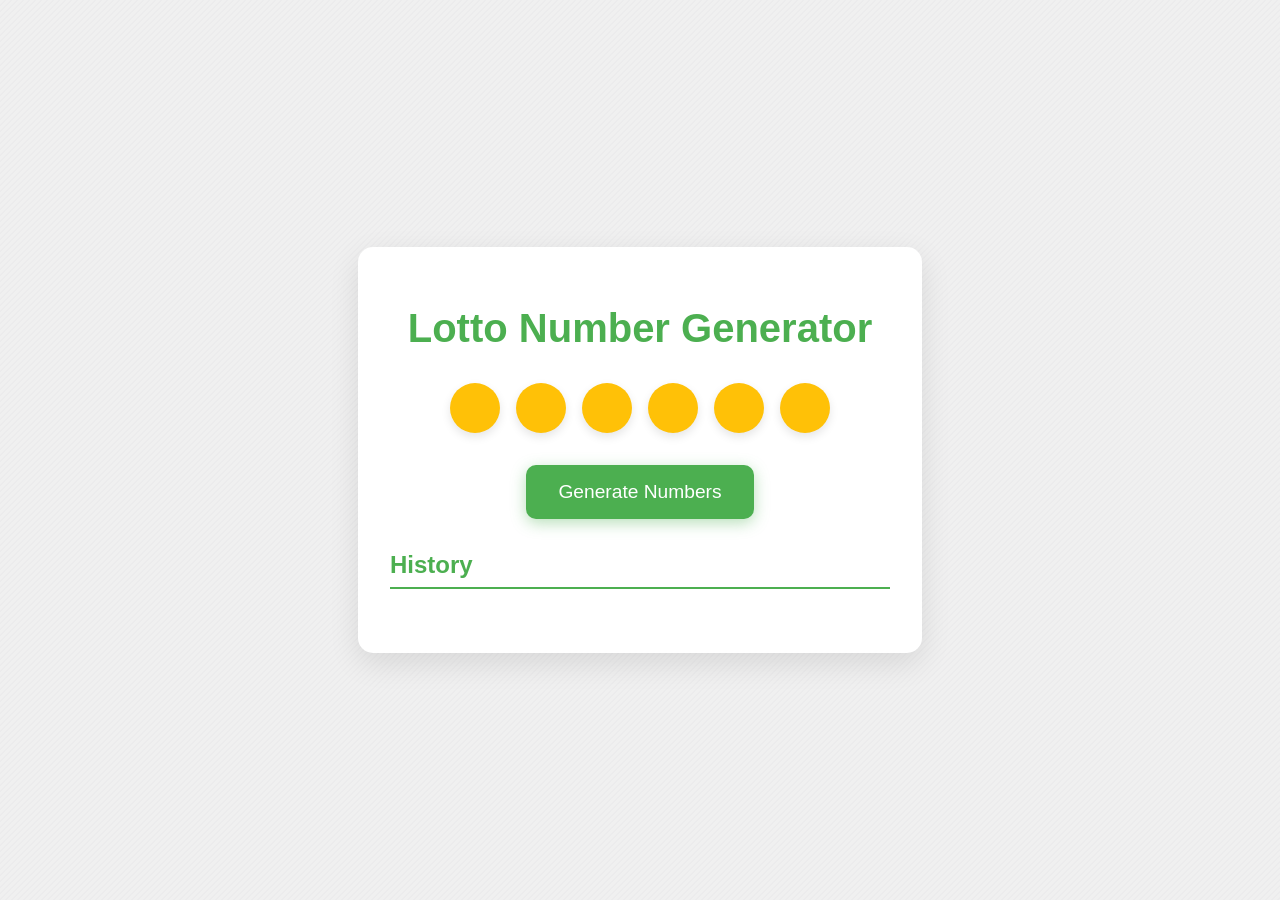
==== index.html @ e3675051 "feat: initial commit for kindwave-builder" ====
<!DOCTYPE html>
<html lang="en">
<head>
    <meta charset="UTF-8">
    <meta name="viewport" content="width=device-width, initial-scale=1.0">
    <title>Lotto Number Generator</title>
    <link rel="stylesheet" href="style.css">
</head>
<body>
    <div class="container">
        <h1>Lotto Number Generator</h1>
        <div class="lotto-numbers">
            <div class="number"></div>
            <div class="number"></div>
            <div class="number"></div>
            <div class="number"></div>
            <div class="number"></div>
            <div class="number"></div>
        </div>
        <button id="generate-btn">Generate Numbers</button>
        <div class="history">
            <h2>History</h2>
            <ul id="history-list"></ul>
        </div>
    </div>
    <script src="main.js"></script>
</body>
</html>
---- style.css ----
:root {
    --primary-color: #4CAF50;
    --secondary-color: #FFC107;
    --background-color: #f0f0f0;
    --text-color: #333;
    --white: #fff;
}

body {
    font-family: 'Roboto', sans-serif;
    background-color: var(--background-color);
    color: var(--text-color);
    display: flex;
    justify-content: center;
    align-items: center;
    min-height: 100vh;
    margin: 0;
    background-image: url("data:image/svg+xml,%3Csvg width='6' height='6' viewBox='0 0 6 6' xmlns='http://www.w3.org/2000/svg'%3E%3Cg fill='%239C92AC' fill-opacity='0.1'%3E%3Cpath d='M5 0h1L0 6V5zM6 5v1H5z'/%3E%3C/g%3E%3C/svg%3E");
}

.container {
    background-color: var(--white);
    padding: 2rem;
    border-radius: 15px;
    box-shadow: 0 10px 30px rgba(0, 0, 0, 0.1);
    text-align: center;
    max-width: 500px;
    width: 90%;
}

h1 {
    color: var(--primary-color);
    margin-bottom: 2rem;
    font-size: 2.5rem;
    font-weight: 700;
}

.lotto-numbers {
    display: flex;
    justify-content: center;
    gap: 1rem;
    margin-bottom: 2rem;
}

.number {
    width: 50px;
    height: 50px;
    border-radius: 50%;
    background-color: var(--secondary-color);
    color: var(--text-color);
    display: flex;
    justify-content: center;
    align-items: center;
    font-size: 1.5rem;
    font-weight: 700;
    box-shadow: 0 4px 10px rgba(0, 0, 0, 0.1);
    transition: transform 0.3s ease;
}

.number:hover {
    transform: translateY(-5px);
}

#generate-btn {
    background-color: var(--primary-color);
    color: var(--white);
    border: none;
    padding: 1rem 2rem;
    border-radius: 10px;
    font-size: 1.2rem;
    cursor: pointer;
    transition: background-color 0.3s, box-shadow 0.3s;
    box-shadow: 0 4px 15px rgba(76, 175, 80, 0.4);
}

#generate-btn:hover {
    background-color: #45a049;
    box-shadow: 0 6px 20px rgba(76, 175, 80, 0.5);
}

.history {
    margin-top: 2rem;
    text-align: left;
}

h2 {
    color: var(--primary-color);
    border-bottom: 2px solid var(--primary-color);
    padding-bottom: 0.5rem;
    margin-bottom: 1rem;
}

#history-list {
    list-style: none;
    padding: 0;
    max-height: 200px;
    overflow-y: auto;
}

#history-list li {
    background-color: #f9f9f9;
    padding: 0.75rem;
    border-radius: 5px;
    margin-bottom: 0.5rem;
    display: flex;
    justify-content: space-between;
    align-items: center;
    font-size: 1rem;
}
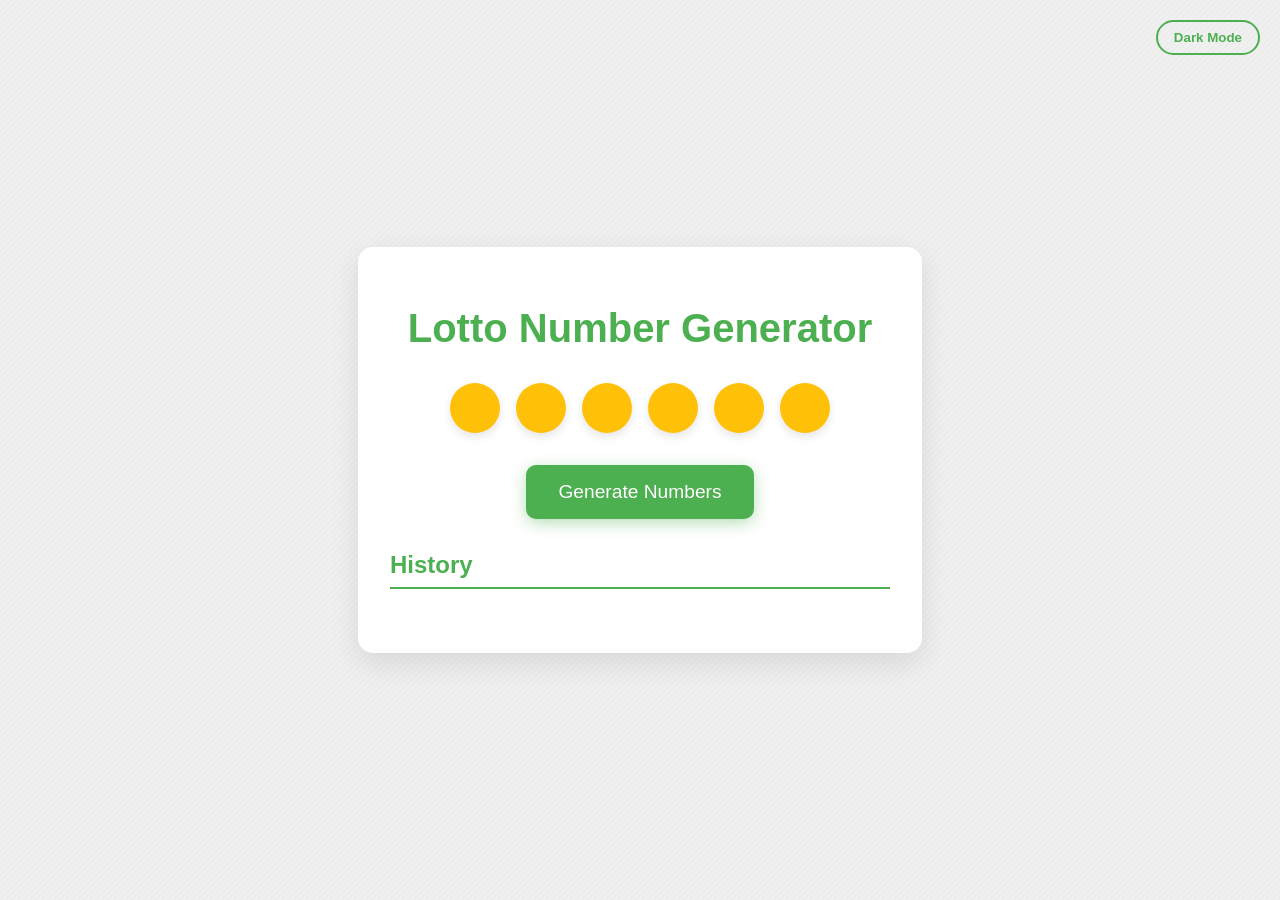
==== commit 93066c92: "feat: add dark/light mode toggle and update blueprint" ====
--- a/index.html
+++ b/index.html
@@ -8,6 +8,9 @@
     <link rel="stylesheet" href="style.css">
 </head>
 <body>
+    <div class="theme-toggle">
+        <button id="theme-btn">Dark Mode</button>
+    </div>
     <div class="container">
         <h1>Lotto Number Generator</h1>
         <div class="lotto-numbers">
--- a/style.css
+++ b/style.css
@@ -4,7 +4,19 @@
     --secondary-color: #FFC107;
     --background-color: #f0f0f0;
     --text-color: #333;
-    --white: #fff;
+    --container-bg: #fff;
+    --history-item-bg: #f9f9f9;
+    --shadow-color: rgba(0, 0, 0, 0.1);
+    --btn-shadow: rgba(76, 175, 80, 0.4);
+}
+
+[data-theme="dark"] {
+    --background-color: #1a1a1a;
+    --text-color: #f0f0f0;
+    --container-bg: #2d2d2d;
+    --history-item-bg: #3d3d3d;
+    --shadow-color: rgba(0, 0, 0, 0.3);
+    --btn-shadow: rgba(76, 175, 80, 0.2);
 }
 
 body {
@@ -17,16 +29,40 @@
     min-height: 100vh;
     margin: 0;
     background-image: url("data:image/svg+xml,%3Csvg width='6' height='6' viewBox='0 0 6 6' xmlns='http://www.w3.org/2000/svg'%3E%3Cg fill='%239C92AC' fill-opacity='0.1'%3E%3Cpath d='M5 0h1L0 6V5zM6 5v1H5z'/%3E%3C/g%3E%3C/svg%3E");
+    transition: background-color 0.3s, color 0.3s;
 }
 
 .container {
-    background-color: var(--white);
+    background-color: var(--container-bg);
     padding: 2rem;
     border-radius: 15px;
-    box-shadow: 0 10px 30px rgba(0, 0, 0, 0.1);
+    box-shadow: 0 10px 30px var(--shadow-color);
     text-align: center;
     max-width: 500px;
     width: 90%;
+    transition: background-color 0.3s, box-shadow 0.3s;
+}
+
+.theme-toggle {
+    position: absolute;
+    top: 20px;
+    right: 20px;
+}
+
+#theme-btn {
+    background: none;
+    border: 2px solid var(--primary-color);
+    color: var(--primary-color);
+    padding: 0.5rem 1rem;
+    border-radius: 20px;
+    cursor: pointer;
+    font-weight: 600;
+    transition: all 0.3s ease;
+}
+
+#theme-btn:hover {
+    background-color: var(--primary-color);
+    color: white;
 }
 
 h1 {
@@ -48,13 +84,13 @@
     height: 50px;
     border-radius: 50%;
     background-color: var(--secondary-color);
-    color: var(--text-color);
+    color: #333; /* Keep number text dark for contrast */
     display: flex;
     justify-content: center;
     align-items: center;
     font-size: 1.5rem;
     font-weight: 700;
-    box-shadow: 0 4px 10px rgba(0, 0, 0, 0.1);
+    box-shadow: 0 4px 10px var(--shadow-color);
     transition: transform 0.3s ease;
 }
 
@@ -64,19 +100,19 @@
 
 #generate-btn {
     background-color: var(--primary-color);
-    color: var(--white);
+    color: white;
     border: none;
     padding: 1rem 2rem;
     border-radius: 10px;
     font-size: 1.2rem;
     cursor: pointer;
     transition: background-color 0.3s, box-shadow 0.3s;
-    box-shadow: 0 4px 15px rgba(76, 175, 80, 0.4);
+    box-shadow: 0 4px 15px var(--btn-shadow);
 }
 
 #generate-btn:hover {
     background-color: #45a049;
-    box-shadow: 0 6px 20px rgba(76, 175, 80, 0.5);
+    box-shadow: 0 6px 20px var(--btn-shadow);
 }
 
 .history {
@@ -99,7 +135,7 @@
 }
 
 #history-list li {
-    background-color: #f9f9f9;
+    background-color: var(--history-item-bg);
     padding: 0.75rem;
     border-radius: 5px;
     margin-bottom: 0.5rem;
@@ -107,4 +143,5 @@
     justify-content: space-between;
     align-items: center;
     font-size: 1rem;
+    transition: background-color 0.3s;
 }
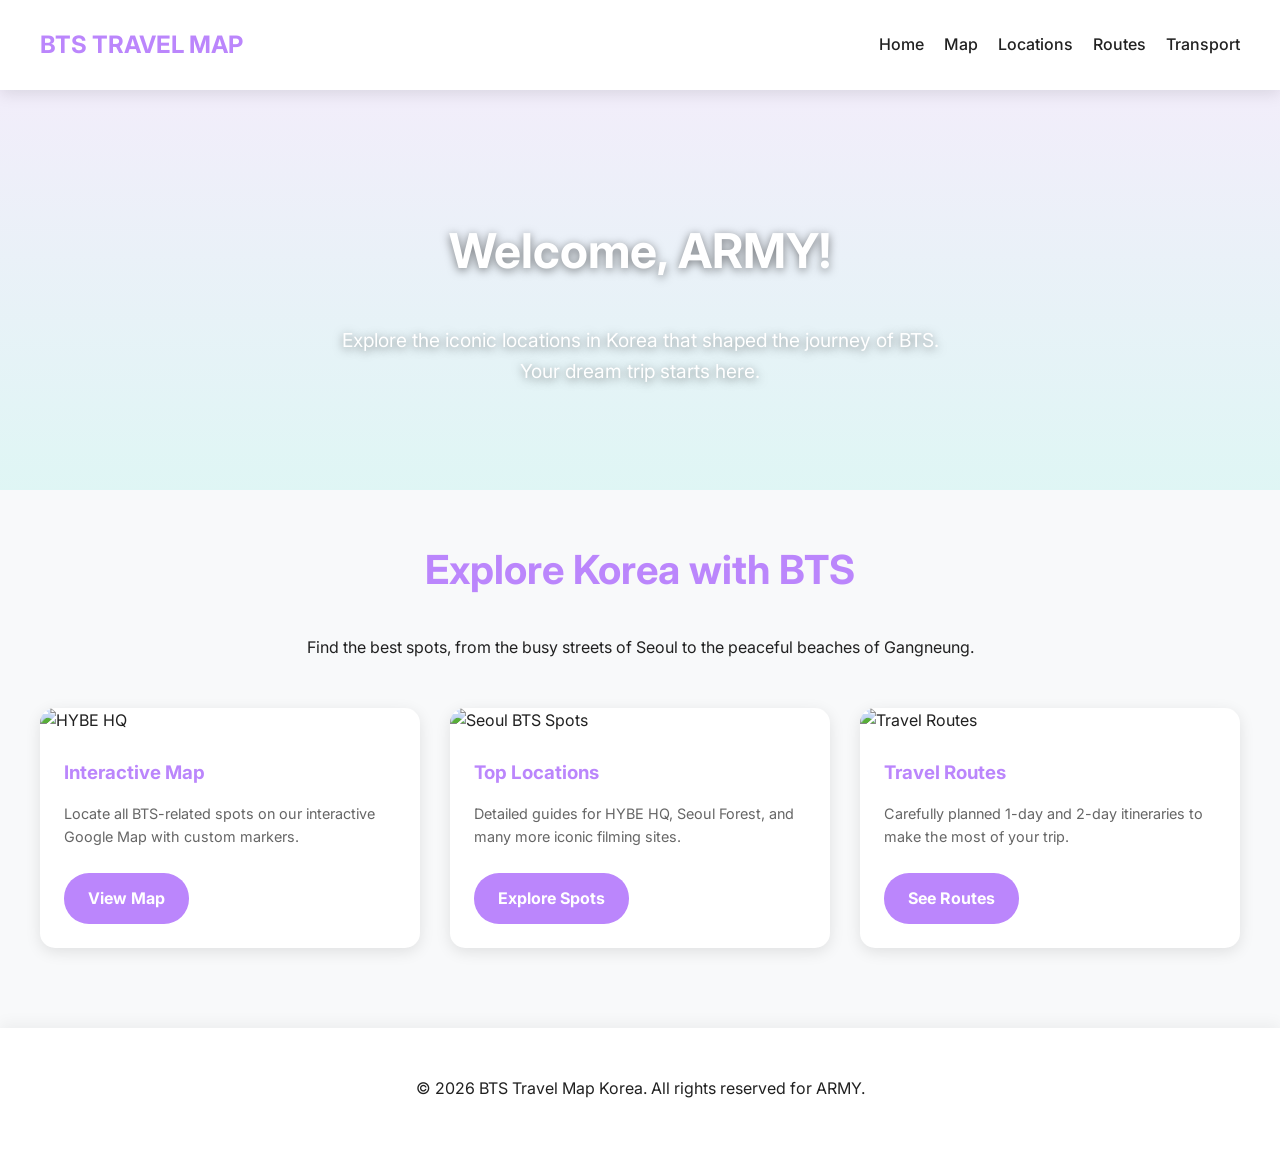
==== commit 3502b77f: "feat: complete BTS Travel Map Korea website" ====
--- a/index.html
+++ b/index.html
@@ -1,32 +1,68 @@
-
 <!DOCTYPE html>
 <html lang="en">
 <head>
     <meta charset="UTF-8">
     <meta name="viewport" content="width=device-width, initial-scale=1.0">
-    <title>Lotto Number Generator</title>
-    <link rel="stylesheet" href="style.css">
+    <title>BTS Travel Map Korea | Official ARMY Guide</title>
+    <meta name="description" content="The ultimate travel guide for BTS fans visiting Korea. Find filming locations, HYBE HQ, and plan your ARMY trip.">
+    <link rel="stylesheet" href="css/style.css">
+    <link href="https://fonts.googleapis.com/css2?family=Inter:wght@400;500;700&display=swap" rel="stylesheet">
 </head>
 <body>
-    <div class="theme-toggle">
-        <button id="theme-btn">Dark Mode</button>
-    </div>
-    <div class="container">
-        <h1>Lotto Number Generator</h1>
-        <div class="lotto-numbers">
-            <div class="number"></div>
-            <div class="number"></div>
-            <div class="number"></div>
-            <div class="number"></div>
-            <div class="number"></div>
-            <div class="number"></div>
-        </div>
-        <button id="generate-btn">Generate Numbers</button>
-        <div class="history">
-            <h2>History</h2>
-            <ul id="history-list"></ul>
-        </div>
-    </div>
-    <script src="main.js"></script>
+    <header>
+        <nav>
+            <a href="index.html" class="logo">BTS TRAVEL MAP</a>
+            <ul class="nav-links">
+                <li><a href="index.html">Home</a></li>
+                <li><a href="map.html">Map</a></li>
+                <li><a href="locations.html">Locations</a></li>
+                <li><a href="routes.html">Routes</a></li>
+                <li><a href="transport.html">Transport</a></li>
+            </ul>
+        </nav>
+    </header>
+
+    <main>
+        <section class="hero">
+            <h1>Welcome, ARMY!</h1>
+            <p>Explore the iconic locations in Korea that shaped the journey of BTS. Your dream trip starts here.</p>
+        </section>
+
+        <section class="container">
+            <h2 style="text-align: center; color: var(--primary-color); font-size: 2.5rem;">Explore Korea with BTS</h2>
+            <p style="text-align: center; margin-bottom: 3rem;">Find the best spots, from the busy streets of Seoul to the peaceful beaches of Gangneung.</p>
+            
+            <div class="grid">
+                <div class="card">
+                    <img src="https://images.unsplash.com/photo-1619983081563-430f63602796?auto=format&fit=crop&q=80&w=800" alt="HYBE HQ">
+                    <div class="card-content">
+                        <h3>Interactive Map</h3>
+                        <p>Locate all BTS-related spots on our interactive Google Map with custom markers.</p>
+                        <a href="map.html" class="btn">View Map</a>
+                    </div>
+                </div>
+                <div class="card">
+                    <img src="https://images.unsplash.com/photo-1546412414-e1885261bb9b?auto=format&fit=crop&q=80&w=800" alt="Seoul BTS Spots">
+                    <div class="card-content">
+                        <h3>Top Locations</h3>
+                        <p>Detailed guides for HYBE HQ, Seoul Forest, and many more iconic filming sites.</p>
+                        <a href="locations.html" class="btn">Explore Spots</a>
+                    </div>
+                </div>
+                <div class="card">
+                    <img src="https://images.unsplash.com/photo-1594911772125-07fc7a2d8d9f?auto=format&fit=crop&q=80&w=800" alt="Travel Routes">
+                    <div class="card-content">
+                        <h3>Travel Routes</h3>
+                        <p>Carefully planned 1-day and 2-day itineraries to make the most of your trip.</p>
+                        <a href="routes.html" class="btn">See Routes</a>
+                    </div>
+                </div>
+            </div>
+        </section>
+    </main>
+
+    <footer>
+        <p>&copy; 2026 BTS Travel Map Korea. All rights reserved for ARMY.</p>
+    </footer>
 </body>
 </html>
--- a/css/style.css
+++ b/css/style.css
@@ -0,0 +1,168 @@
+:root {
+    --primary-color: #BB86FC;
+    --secondary-color: #03DAC6;
+    --background-color: #f8f9fa;
+    --text-color: #212121;
+    --white: #ffffff;
+    --shadow: 0 4px 15px rgba(0, 0, 0, 0.1);
+}
+
+body {
+    font-family: 'Inter', sans-serif;
+    margin: 0;
+    padding: 0;
+    color: var(--text-color);
+    background-color: var(--background-color);
+    line-height: 1.6;
+}
+
+header {
+    background-color: var(--white);
+    padding: 1rem 0;
+    box-shadow: var(--shadow);
+    position: sticky;
+    top: 0;
+    z-index: 1000;
+}
+
+nav {
+    display: flex;
+    justify-content: space-between;
+    align-items: center;
+    max-width: 1200px;
+    margin: 0 auto;
+    padding: 0 20px;
+}
+
+.logo {
+    font-size: 1.5rem;
+    font-weight: bold;
+    color: var(--primary-color);
+    text-decoration: none;
+}
+
+.nav-links {
+    list-style: none;
+    display: flex;
+    gap: 20px;
+}
+
+.nav-links a {
+    text-decoration: none;
+    color: var(--text-color);
+    font-weight: 500;
+    transition: color 0.3s;
+}
+
+.nav-links a:hover {
+    color: var(--primary-color);
+}
+
+.hero {
+    background: linear-gradient(rgba(187, 134, 252, 0.1), rgba(3, 218, 198, 0.1)), url('https://images.unsplash.com/photo-1546412414-e1885261bb9b?auto=format&fit=crop&q=80&w=1600');
+    background-size: cover;
+    background-position: center;
+    height: 400px;
+    display: flex;
+    flex-direction: column;
+    justify-content: center;
+    align-items: center;
+    text-align: center;
+    color: var(--white);
+    text-shadow: 0 2px 10px rgba(0, 0, 0, 0.5);
+}
+
+.hero h1 {
+    font-size: 3rem;
+    margin-bottom: 1rem;
+}
+
+.hero p {
+    font-size: 1.2rem;
+    max-width: 600px;
+}
+
+.container {
+    max-width: 1200px;
+    margin: 3rem auto;
+    padding: 0 20px;
+}
+
+.grid {
+    display: grid;
+    grid-template-columns: repeat(auto-fit, minmax(300px, 1fr));
+    gap: 30px;
+}
+
+.card {
+    background-color: var(--white);
+    border-radius: 15px;
+    overflow: hidden;
+    box-shadow: var(--shadow);
+    transition: transform 0.3s;
+}
+
+.card:hover {
+    transform: translateY(-5px);
+}
+
+.card img {
+    width: 100%;
+    height: 200px;
+    object-fit: cover;
+}
+
+.card-content {
+    padding: 1.5rem;
+}
+
+.card-content h3 {
+    margin: 0 0 10px 0;
+    color: var(--primary-color);
+}
+
+.card-content p {
+    font-size: 0.9rem;
+    color: #666;
+}
+
+.btn {
+    display: inline-block;
+    padding: 0.8rem 1.5rem;
+    background-color: var(--primary-color);
+    color: var(--white);
+    text-decoration: none;
+    border-radius: 25px;
+    font-weight: bold;
+    transition: background-color 0.3s;
+    margin-top: 10px;
+}
+
+.btn:hover {
+    background-color: #9c27b0;
+}
+
+footer {
+    background-color: var(--white);
+    padding: 2rem 0;
+    text-align: center;
+    box-shadow: 0 -4px 15px rgba(0, 0, 0, 0.05);
+    margin-top: 5rem;
+}
+
+#map {
+    width: 100%;
+    height: 600px;
+    border-radius: 15px;
+    box-shadow: var(--shadow);
+}
+
+/* Mobile Responsive */
+@media (max-width: 768px) {
+    .hero h1 {
+        font-size: 2rem;
+    }
+    .nav-links {
+        display: none; /* In a real app, you'd add a hamburger menu */
+    }
+}
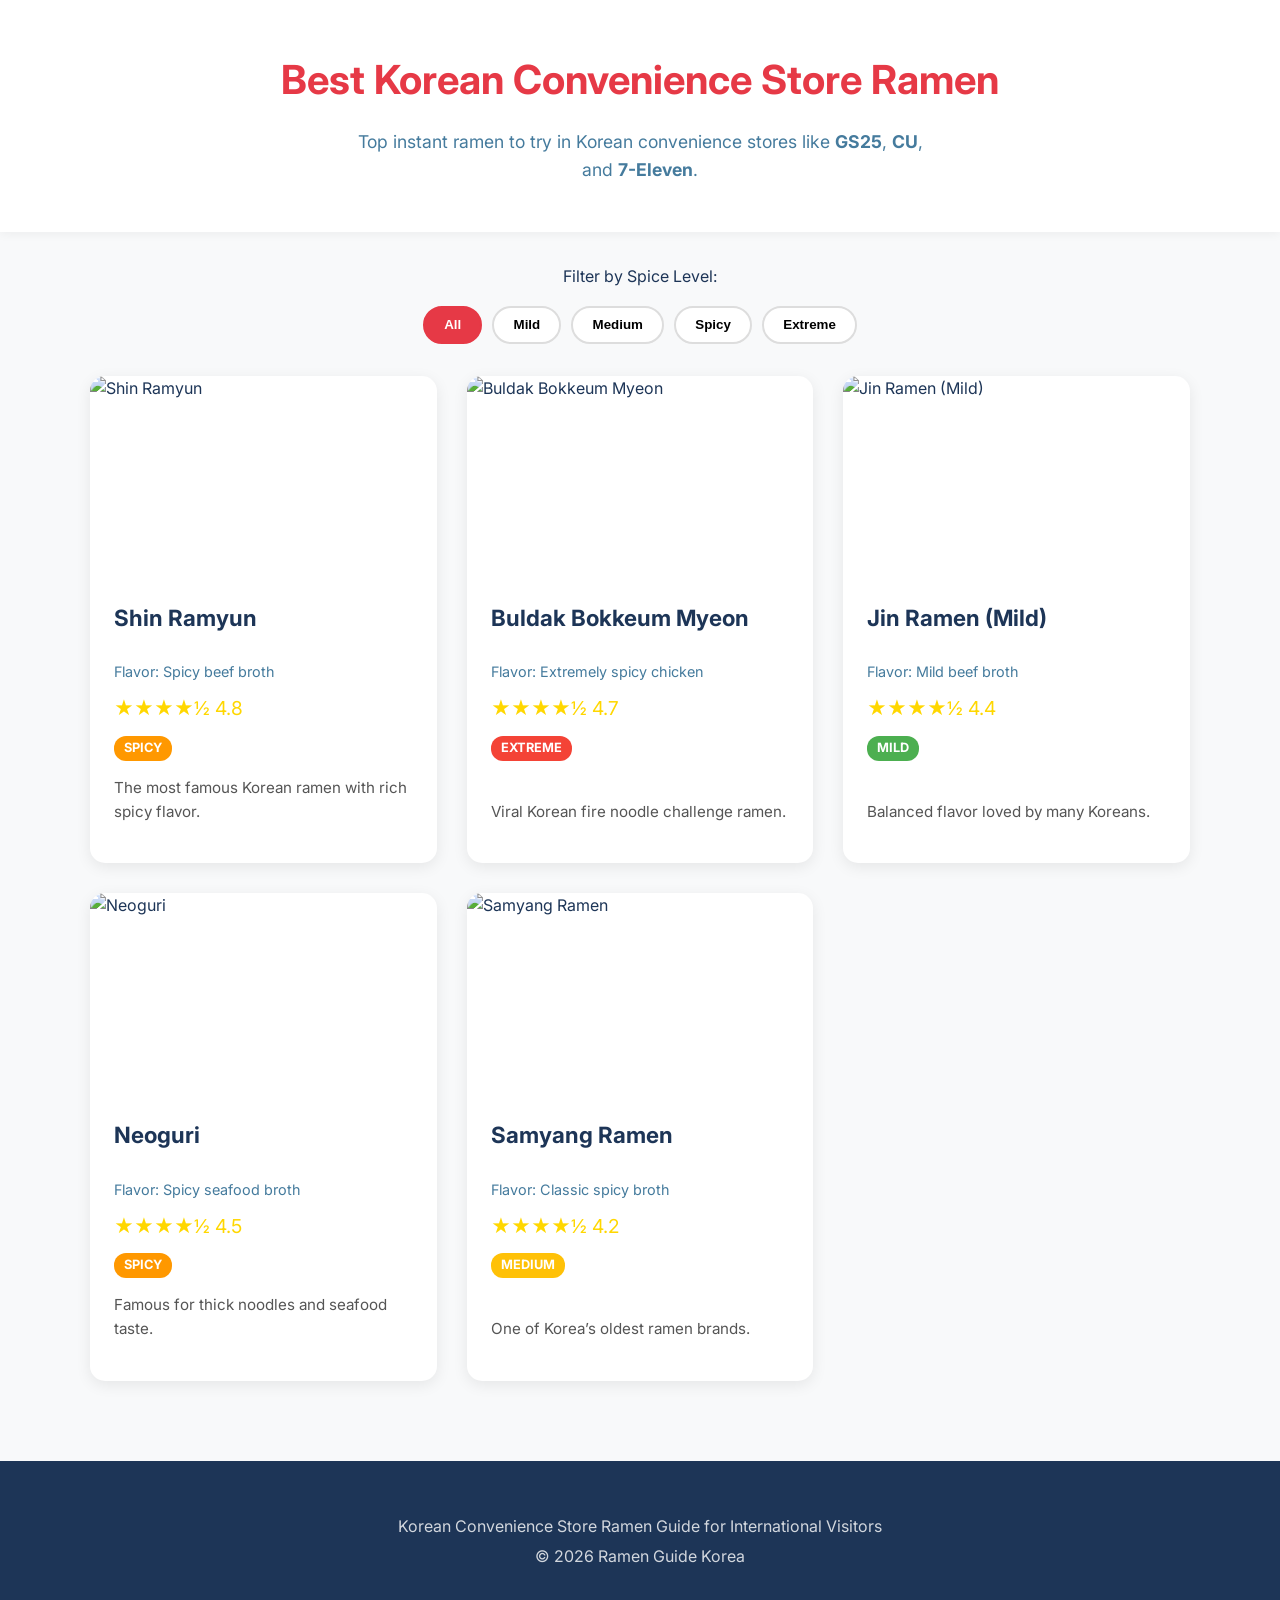
==== commit 4e4a3897: "feat: complete Best Korean Convenience Store Ramen Guide website" ====
--- a/index.html
+++ b/index.html
@@ -3,66 +3,43 @@
 <head>
     <meta charset="UTF-8">
     <meta name="viewport" content="width=device-width, initial-scale=1.0">
-    <title>BTS Travel Map Korea | Official ARMY Guide</title>
-    <meta name="description" content="The ultimate travel guide for BTS fans visiting Korea. Find filming locations, HYBE HQ, and plan your ARMY trip.">
-    <link rel="stylesheet" href="css/style.css">
-    <link href="https://fonts.googleapis.com/css2?family=Inter:wght@400;500;700&display=swap" rel="stylesheet">
+    <title>Best Korean Convenience Store Ramen Guide</title>
+    <meta name="description" content="Discover the best Korean instant ramen at convenience stores like GS25, CU, and 7-Eleven.">
+    <link rel="stylesheet" href="style.css">
+    <link href="https://fonts.googleapis.com/css2?family=Inter:wght@400;600;700&display=swap" rel="stylesheet">
 </head>
 <body>
     <header>
-        <nav>
-            <a href="index.html" class="logo">BTS TRAVEL MAP</a>
-            <ul class="nav-links">
-                <li><a href="index.html">Home</a></li>
-                <li><a href="map.html">Map</a></li>
-                <li><a href="locations.html">Locations</a></li>
-                <li><a href="routes.html">Routes</a></li>
-                <li><a href="transport.html">Transport</a></li>
-            </ul>
-        </nav>
+        <div class="container">
+            <h1>Best Korean Convenience Store Ramen</h1>
+            <p class="subtitle">Top instant ramen to try in Korean convenience stores like <strong>GS25</strong>, <strong>CU</strong>, and <strong>7-Eleven</strong>.</p>
+        </div>
     </header>
 
-    <main>
-        <section class="hero">
-            <h1>Welcome, ARMY!</h1>
-            <p>Explore the iconic locations in Korea that shaped the journey of BTS. Your dream trip starts here.</p>
+    <main class="container">
+        <section class="filter-section">
+            <p>Filter by Spice Level:</p>
+            <div class="filter-buttons">
+                <button class="filter-btn active" data-filter="all">All</button>
+                <button class="filter-btn" data-filter="mild">Mild</button>
+                <button class="filter-btn" data-filter="medium">Medium</button>
+                <button class="filter-btn" data-filter="spicy">Spicy</button>
+                <button class="filter-btn" data-filter="extreme">Extreme</button>
+            </div>
         </section>
 
-        <section class="container">
-            <h2 style="text-align: center; color: var(--primary-color); font-size: 2.5rem;">Explore Korea with BTS</h2>
-            <p style="text-align: center; margin-bottom: 3rem;">Find the best spots, from the busy streets of Seoul to the peaceful beaches of Gangneung.</p>
-            
-            <div class="grid">
-                <div class="card">
-                    <img src="https://images.unsplash.com/photo-1619983081563-430f63602796?auto=format&fit=crop&q=80&w=800" alt="HYBE HQ">
-                    <div class="card-content">
-                        <h3>Interactive Map</h3>
-                        <p>Locate all BTS-related spots on our interactive Google Map with custom markers.</p>
-                        <a href="map.html" class="btn">View Map</a>
-                    </div>
-                </div>
-                <div class="card">
-                    <img src="https://images.unsplash.com/photo-1546412414-e1885261bb9b?auto=format&fit=crop&q=80&w=800" alt="Seoul BTS Spots">
-                    <div class="card-content">
-                        <h3>Top Locations</h3>
-                        <p>Detailed guides for HYBE HQ, Seoul Forest, and many more iconic filming sites.</p>
-                        <a href="locations.html" class="btn">Explore Spots</a>
-                    </div>
-                </div>
-                <div class="card">
-                    <img src="https://images.unsplash.com/photo-1594911772125-07fc7a2d8d9f?auto=format&fit=crop&q=80&w=800" alt="Travel Routes">
-                    <div class="card-content">
-                        <h3>Travel Routes</h3>
-                        <p>Carefully planned 1-day and 2-day itineraries to make the most of your trip.</p>
-                        <a href="routes.html" class="btn">See Routes</a>
-                    </div>
-                </div>
-            </div>
+        <section id="ramen-grid" class="ramen-grid">
+            <!-- Ramen cards will be injected here by JavaScript -->
         </section>
     </main>
 
     <footer>
-        <p>&copy; 2026 BTS Travel Map Korea. All rights reserved for ARMY.</p>
+        <div class="container">
+            <p>Korean Convenience Store Ramen Guide for International Visitors</p>
+            <p>&copy; 2026 Ramen Guide Korea</p>
+        </div>
     </footer>
+
+    <script src="script.js"></script>
 </body>
 </html>
--- a/style.css
+++ b/style.css
@@ -0,0 +1,172 @@
+:root {
+    --primary-color: #E63946;
+    --background-color: #F8F9FA;
+    --card-bg: #FFFFFF;
+    --text-color: #1D3557;
+    --secondary-text: #457B9D;
+    --shadow: 0 4px 15px rgba(0, 0, 0, 0.08);
+    --spice-mild: #4CAF50;
+    --spice-medium: #FFC107;
+    --spice-spicy: #FF9800;
+    --spice-extreme: #F44336;
+}
+
+body {
+    font-family: 'Inter', sans-serif;
+    margin: 0;
+    padding: 0;
+    background-color: var(--background-color);
+    color: var(--text-color);
+    line-height: 1.6;
+}
+
+.container {
+    max-width: 1100px;
+    margin: 0 auto;
+    padding: 0 20px;
+}
+
+header {
+    background-color: var(--card-bg);
+    padding: 3rem 0;
+    text-align: center;
+    box-shadow: 0 2px 10px rgba(0, 0, 0, 0.05);
+}
+
+header h1 {
+    font-size: 2.5rem;
+    margin: 0;
+    color: var(--primary-color);
+}
+
+.subtitle {
+    font-size: 1.1rem;
+    color: var(--secondary-text);
+    max-width: 600px;
+    margin: 1rem auto 0;
+}
+
+.filter-section {
+    margin: 2rem 0;
+    text-align: center;
+}
+
+.filter-buttons {
+    display: flex;
+    justify-content: center;
+    gap: 10px;
+    flex-wrap: wrap;
+    margin-top: 10px;
+}
+
+.filter-btn {
+    padding: 0.6rem 1.2rem;
+    border: 2px solid #ddd;
+    background: white;
+    border-radius: 25px;
+    cursor: pointer;
+    font-weight: 600;
+    transition: all 0.3s ease;
+}
+
+.filter-btn:hover {
+    border-color: var(--primary-color);
+    color: var(--primary-color);
+}
+
+.filter-btn.active {
+    background-color: var(--primary-color);
+    color: white;
+    border-color: var(--primary-color);
+}
+
+.ramen-grid {
+    display: grid;
+    grid-template-columns: repeat(auto-fill, minmax(280px, 1fr));
+    gap: 30px;
+    margin-bottom: 5rem;
+}
+
+.ramen-card {
+    background: var(--card-bg);
+    border-radius: 15px;
+    overflow: hidden;
+    box-shadow: var(--shadow);
+    transition: transform 0.3s ease;
+    display: flex;
+    flex-direction: column;
+}
+
+.ramen-card:hover {
+    transform: translateY(-5px);
+}
+
+.ramen-card img {
+    width: 100%;
+    height: 200px;
+    object-fit: cover;
+}
+
+.card-content {
+    padding: 1.5rem;
+    flex-grow: 1;
+    display: flex;
+    flex-direction: column;
+}
+
+.ramen-card h3 {
+    margin: 0 0 10px 0;
+    font-size: 1.4rem;
+}
+
+.flavor {
+    font-size: 0.9rem;
+    color: var(--secondary-text);
+    margin-bottom: 10px;
+}
+
+.rating {
+    color: #FFD700;
+    font-size: 1.2rem;
+    margin-bottom: 10px;
+}
+
+.spice-level {
+    display: inline-block;
+    padding: 2px 10px;
+    border-radius: 12px;
+    font-size: 0.8rem;
+    font-weight: bold;
+    color: white;
+    margin-bottom: 15px;
+    text-transform: uppercase;
+}
+
+.spice-mild { background-color: var(--spice-mild); }
+.spice-medium { background-color: var(--spice-medium); }
+.spice-spicy { background-color: var(--spice-spicy); }
+.spice-extreme { background-color: var(--spice-extreme); }
+
+.description {
+    font-size: 0.95rem;
+    color: #555;
+    margin-top: auto;
+}
+
+footer {
+    background: var(--text-color);
+    color: white;
+    padding: 3rem 0;
+    text-align: center;
+}
+
+footer p {
+    margin: 5px 0;
+    opacity: 0.8;
+}
+
+@media (max-width: 768px) {
+    header h1 {
+        font-size: 1.8rem;
+    }
+}
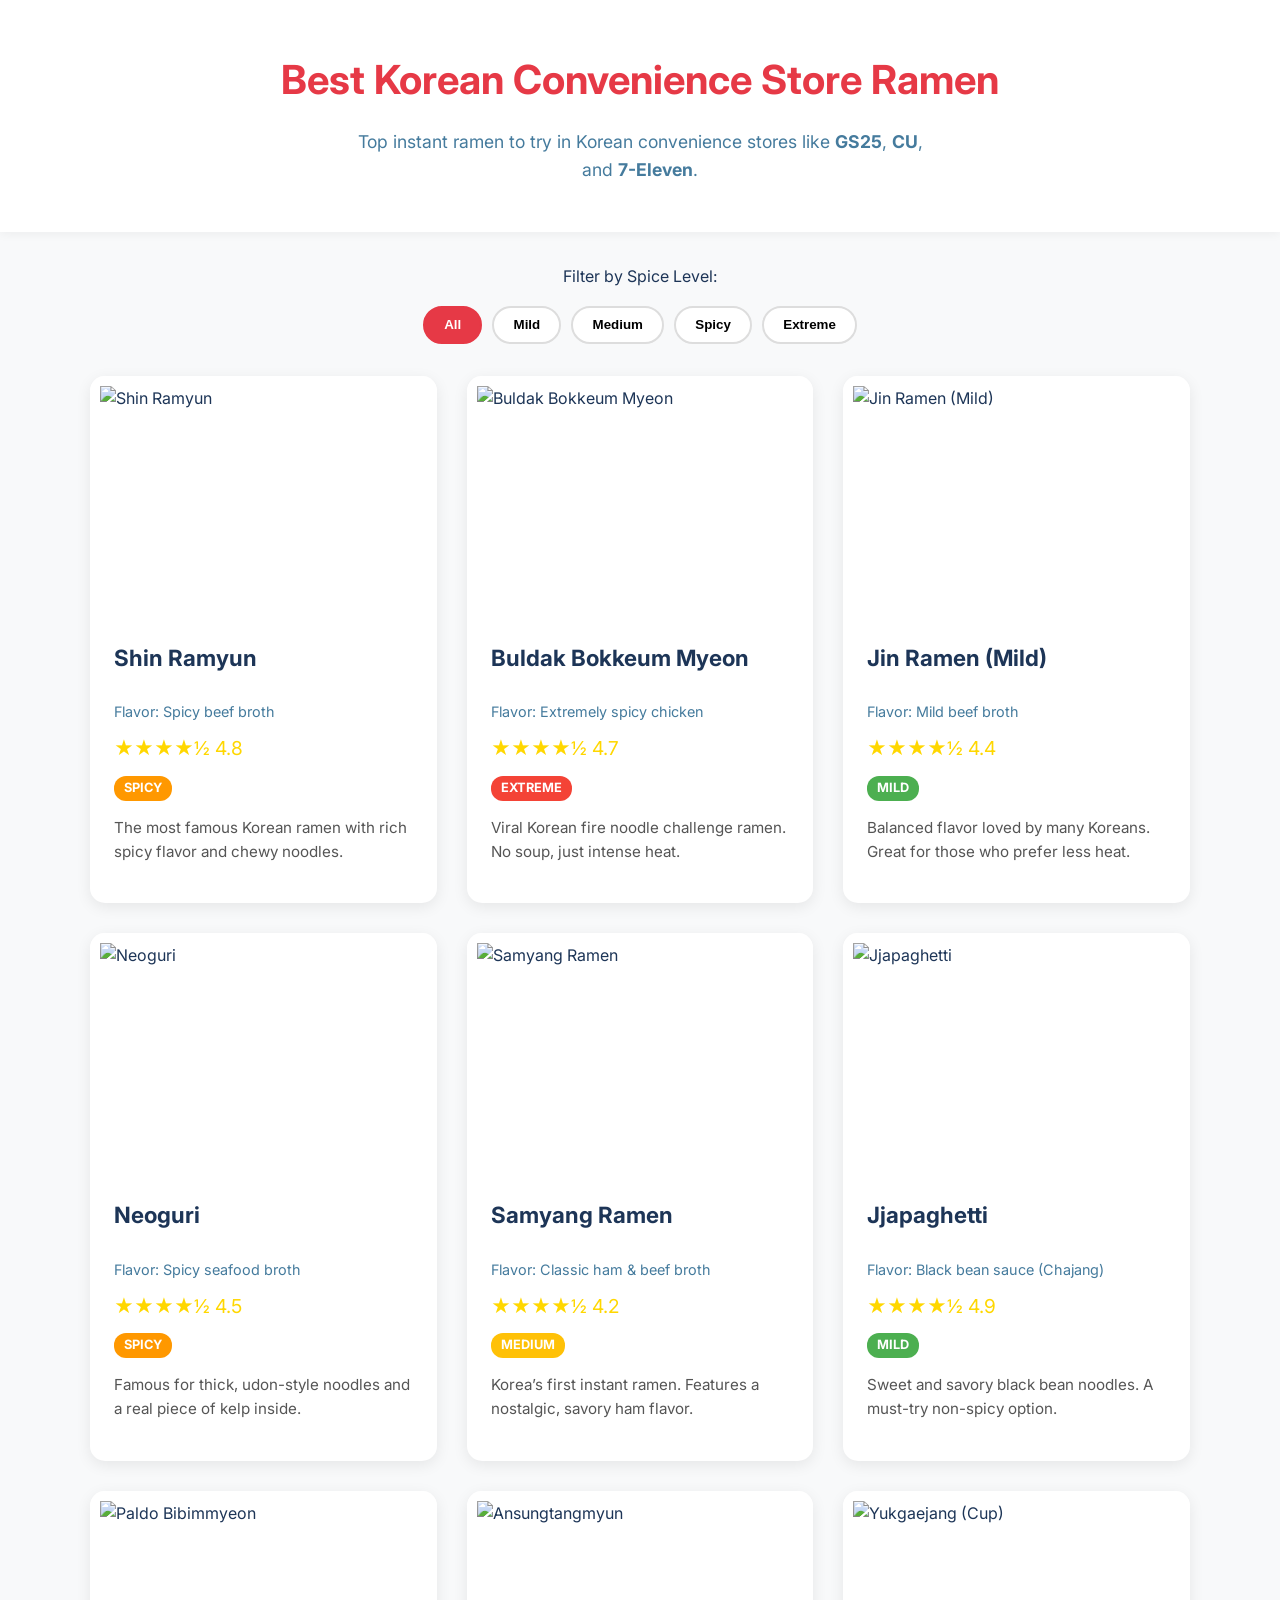
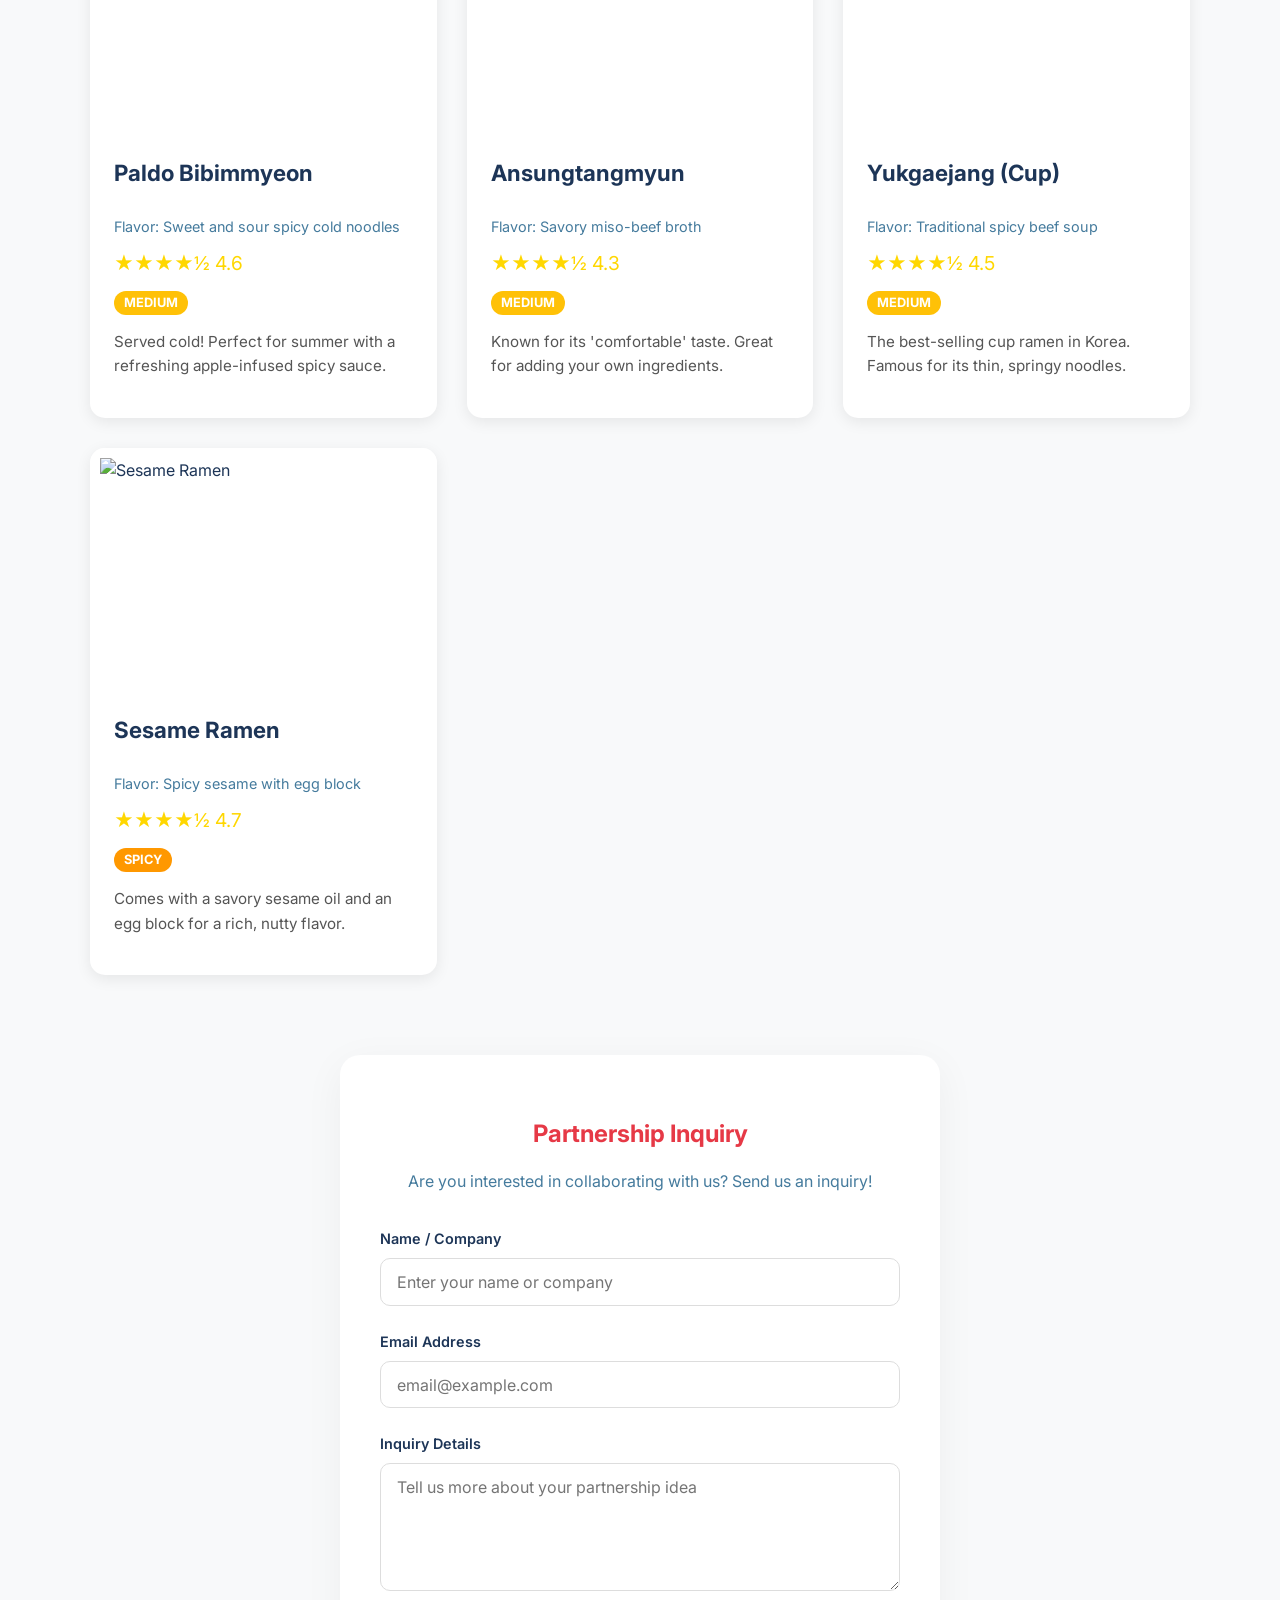
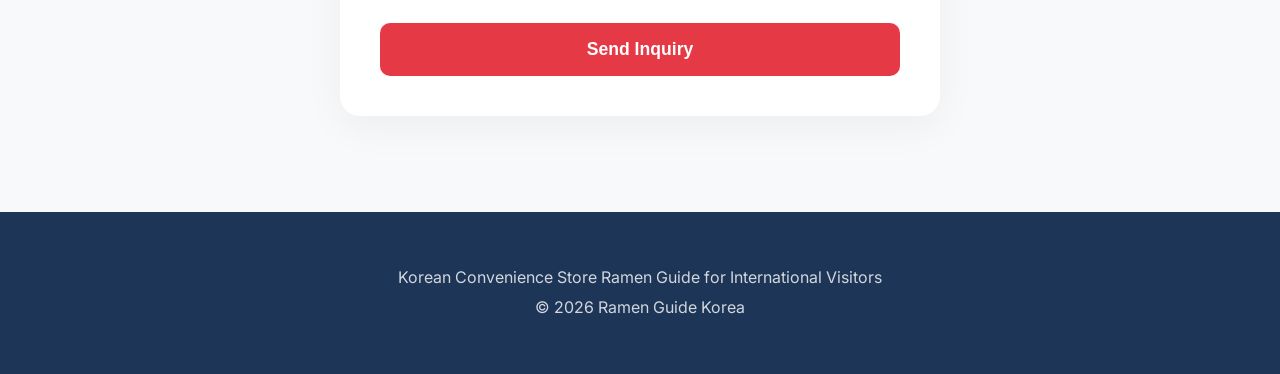
==== commit 68d81a83: "feat: add partnership inquiry form using Formspree" ====
--- a/index.html
+++ b/index.html
@@ -31,6 +31,28 @@
         <section id="ramen-grid" class="ramen-grid">
             <!-- Ramen cards will be injected here by JavaScript -->
         </section>
+
+        <section class="inquiry-section">
+            <div class="inquiry-card">
+                <h2>Partnership Inquiry</h2>
+                <p>Are you interested in collaborating with us? Send us an inquiry!</p>
+                <form action="https://formspree.io/f/xyknjqvr" method="POST" class="inquiry-form">
+                    <div class="form-group">
+                        <label for="name">Name / Company</label>
+                        <input type="text" id="name" name="name" placeholder="Enter your name or company" required>
+                    </div>
+                    <div class="form-group">
+                        <label for="email">Email Address</label>
+                        <input type="email" id="email" name="email" placeholder="email@example.com" required>
+                    </div>
+                    <div class="form-group">
+                        <label for="message">Inquiry Details</label>
+                        <textarea id="message" name="message" rows="5" placeholder="Tell us more about your partnership idea" required></textarea>
+                    </div>
+                    <button type="submit" class="submit-btn">Send Inquiry</button>
+                </form>
+            </div>
+        </section>
     </main>
 
     <footer>
--- a/style.css
+++ b/style.css
@@ -103,8 +103,10 @@
 
 .ramen-card img {
     width: 100%;
-    height: 200px;
-    object-fit: cover;
+    height: 220px;
+    object-fit: contain;
+    background-color: #fff;
+    padding: 10px;
 }
 
 .card-content {
@@ -153,6 +155,85 @@
     margin-top: auto;
 }
 
+.inquiry-section {
+    max-width: 600px;
+    margin: 4rem auto 6rem;
+}
+
+.inquiry-card {
+    background: var(--card-bg);
+    padding: 2.5rem;
+    border-radius: 20px;
+    box-shadow: 0 10px 40px rgba(0, 0, 0, 0.05);
+    text-align: center;
+}
+
+.inquiry-card h2 {
+    color: var(--primary-color);
+    margin-bottom: 0.5rem;
+}
+
+.inquiry-card p {
+    color: var(--secondary-text);
+    margin-bottom: 2rem;
+}
+
+.inquiry-form {
+    text-align: left;
+}
+
+.form-group {
+    margin-bottom: 1.5rem;
+}
+
+.form-group label {
+    display: block;
+    font-size: 0.9rem;
+    font-weight: 600;
+    margin-bottom: 0.5rem;
+    color: var(--text-color);
+}
+
+.form-group input, 
+.form-group textarea {
+    width: 100%;
+    padding: 0.8rem 1rem;
+    border: 1px solid #ddd;
+    border-radius: 10px;
+    font-family: inherit;
+    font-size: 1rem;
+    box-sizing: border-box;
+    transition: border-color 0.3s;
+}
+
+.form-group input:focus, 
+.form-group textarea:focus {
+    outline: none;
+    border-color: var(--primary-color);
+}
+
+.submit-btn {
+    width: 100%;
+    padding: 1rem;
+    background-color: var(--primary-color);
+    color: white;
+    border: none;
+    border-radius: 10px;
+    font-size: 1.1rem;
+    font-weight: 700;
+    cursor: pointer;
+    transition: background-color 0.3s, transform 0.2s;
+}
+
+.submit-btn:hover {
+    background-color: #c92a35;
+    transform: translateY(-2px);
+}
+
+.submit-btn:active {
+    transform: translateY(0);
+}
+
 footer {
     background: var(--text-color);
     color: white;
